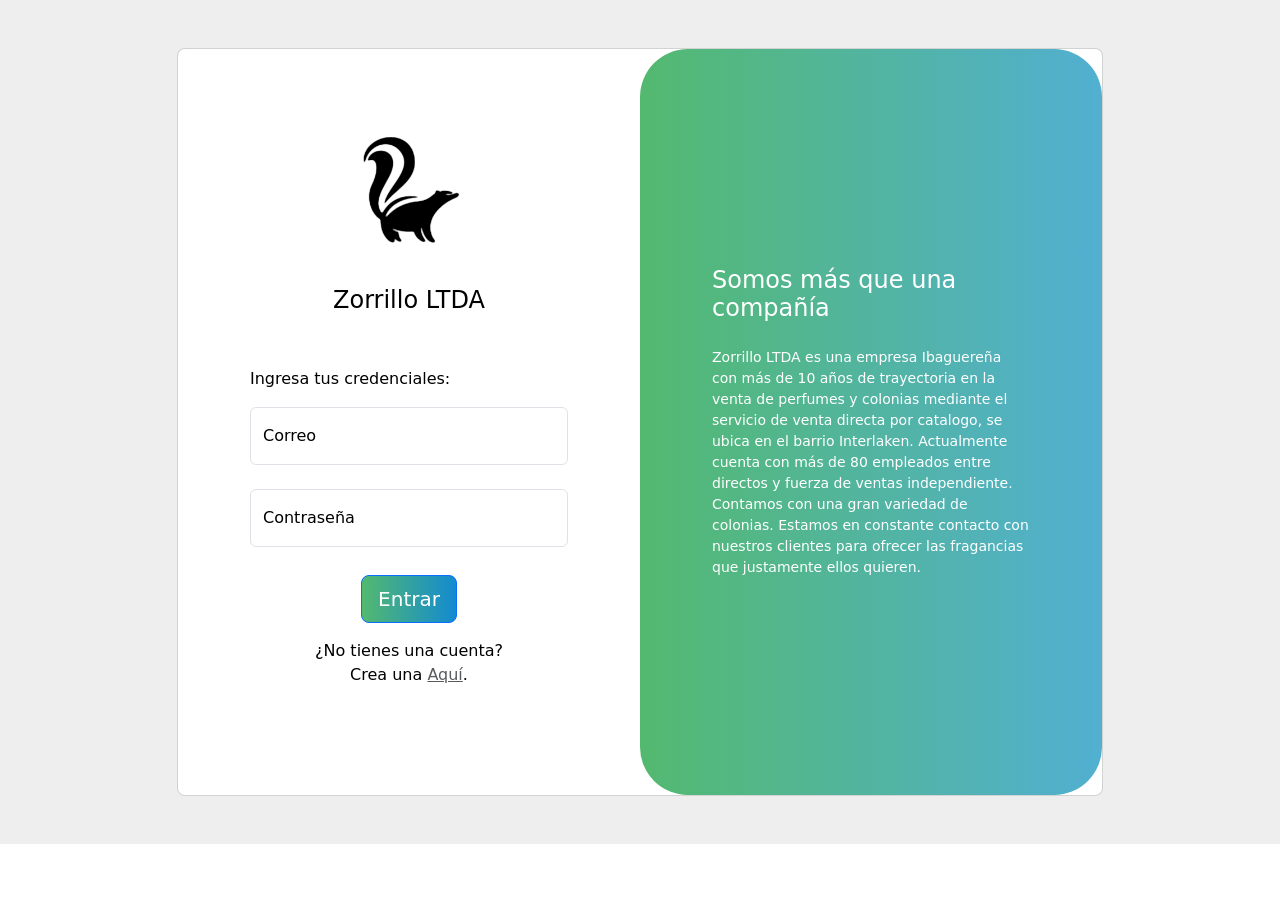
==== target/classes/static/index.html @ 04c9e11e "Primer commit reto3C4 MinTIC" ====
<!DOCTYPE html>
<html lang="en">
<head>
  <title>Zorrillo LTDA</title>
  <meta charset="utf-8">
  <meta name="viewport" content="width=device-width, initial-scale=1">
  <link rel="shortcut icon" href="">
  <link rel="stylesheet" href="css/style.css">
  <link href="https://cdn.jsdelivr.net/npm/bootstrap@5.1.2/dist/css/bootstrap.min.css" rel="stylesheet">
  <script src="https://cdn.jsdelivr.net/npm/bootstrap@5.1.2/dist/js/bootstrap.bundle.min.js"></script>
  <!--script type="text/javascript" src="/webjars/jquery/jquery.min.js"></script-->
  <script src="https://ajax.googleapis.com/ajax/libs/jquery/3.5.1/jquery.min.js"></script>
  <script src="js/indexFunciones.js"></script>
</head>


<body>
<section class="h-100 gradient-form" style="background-color: #eee;">
  <div class="container py-5 h-100">
    <div class="row d-flex justify-content-center align-items-center h-100">
      <div class="col-xl-10">
        <div class="card rounded-3 text-black">
          <div class="row g-0">
            <div class="col-lg-6">
              <div class="card-body p-md-5 mx-md-4">

                <div class="text-center">
                  <img src="img/zorrillo.png" style="width: 185px;" alt="logo">
                  <h4 class="mt-1 mb-5 pb-1">Zorrillo LTDA</h4>
                </div>

                <form action="/action_page.php">
                  <p>Ingresa tus credenciales:</p>

                  <div class="form-floating mb-4">
                    <input type="email" id="email" class="form-control" placeholder="Correo"/>
                    <label for="correo">Correo</label>
                  </div>

                  <div class="form-floating mb-4">
                    <input type="password" id="password" class="form-control" placeholder="Contraseña" />
                    <label for="clave">Contraseña</label>
                  </div>

                  <div class="text-center pt-1 mb-4 pb-1">
                    <button class="btn btn-primary btn-lg btn-block fa-lg gradient-custom-2 mb-3" type="button" onclick="entrarUser()">Entrar</button><br />
                    ¿No tienes una cuenta?<br>
                    Crea una <a class="text-muted" href="new.html">Aquí</a>.
                  </div>

                  <div id="opciones" class="text-center pt-1 mb-4 pb-1"></div>

                </form>

              </div>
            </div>
            <div class="col-lg-6 d-flex align-items-center gradient-custom-2">
              <div class="text-white px-3 py-4 p-md-5 mx-md-4">
                <h4 class="mb-4">Somos más que una compañía</h4>
                <p class="small mb-0">Zorrillo LTDA es una empresa Ibaguereña con más de 10 años de trayectoria en la venta de perfumes y colonias mediante el servicio de venta directa por catalogo, se ubica en el barrio Interlaken. Actualmente cuenta con más de 80 empleados entre directos y fuerza de ventas independiente.</p>
                <p class="small mb-0">Contamos con una gran variedad de colonias. Estamos en constante contacto con nuestros clientes para ofrecer las fragancias que justamente ellos quieren.</p>
              </div>
            </div>
          </div>
        </div>
      </div>
    </div>
  </div>
</section>


<!--script src="https://code.jquery.com/jquery-3.4.1.slim.min.js" integrity="sha384-J6qa4849blE2+poT4WnyKhv5vZF5SrPo0iEjwBvKU7imGFAV0wwj1yYfoRSJoZ+n" crossorigin="anonymous"></script>
<script src="https://cdn.jsdelivr.net/npm/popper.js@1.16.0/dist/umd/popper.min.js" integrity="sha384-Q6E9RHvbIyZFJoft+2mJbHaEWldlvI9IOYy5n3zV9zzTtmI3UksdQRVvoxMfooAo" crossorigin="anonymous"></script>
<script src="https://stackpath.bootstrapcdn.com/bootstrap/4.4.1/js/bootstrap.min.js" integrity="sha384-wfSDF2E50Y2D1uUdj0O3uMBJnjuUD4Ih7YwaYd1iqfktj0Uod8GCExl3Og8ifwB6" crossorigin="anonymous"></script>
-->
</body>

</html>
---- target/classes/static/css/style.css ----
.gradient-custom-2 {
  background: rgb(83,185,111);
  background: linear-gradient(90deg, rgba(83,185,111,1) 0%, rgba(22,148,194,0.7469188358937324) 100%, rgba(0,212,255,1) 100%);
}

@media (min-width: 768px) {
  .gradient-form {
    height: 100vh !important;
  }
}
@media (min-width: 769px) {
  .gradient-custom-2 {
    border-radius: 3rem;
  }
}
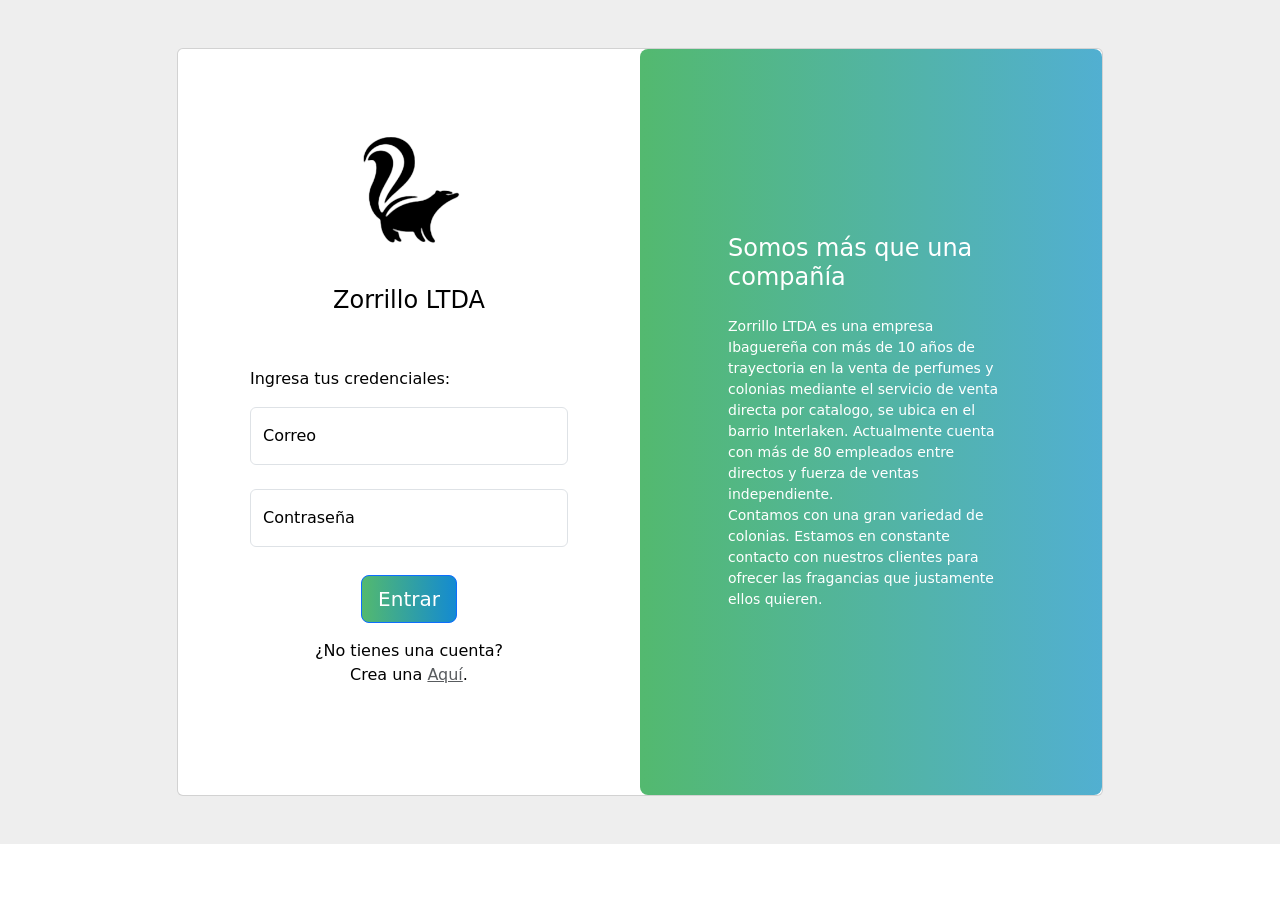
==== commit 8f0ed3da: "Funcion de bonton ver" ====
--- a/target/classes/static/index.html
+++ b/target/classes/static/index.html
@@ -15,21 +15,21 @@
 
 
 <body>
-<section class="h-100 gradient-form" style="background-color: #eee;">
-  <div class="container py-5 h-100">
-    <div class="row d-flex justify-content-center align-items-center h-100">
-      <div class="col-xl-10">
-        <div class="card rounded-3 text-black">
-          <div class="row g-0">
-            <div class="col-lg-6">
-              <div class="card-body p-md-5 mx-md-4">
-
-                <div class="text-center">
-                  <img src="img/zorrillo.png" style="width: 185px;" alt="logo">
-                  <h4 class="mt-1 mb-5 pb-1">Zorrillo LTDA</h4>
-                </div>
-
-                <form action="/action_page.php">
+  <section class="h-100 gradient-form" style="background-color: #eee;">
+    <div class="container py-5 h-100">
+      <div class="row d-flex justify-content-center align-items-center h-100">
+        <div class="col-xl-10">
+          <div class="card text-black">
+            <div class="row g-0">
+              <div class="col-lg-6">
+                <div class="card-body p-md-5 mx-md-4">
+  
+                  <div class="text-center">
+                    <img src="img/zorrillo.png" style="width: 185px;" alt="logo">
+                    <h4 class="mt-1 mb-5 pb-1">Zorrillo LTDA</h4>
+                  </div>
+  
+                  <form action="/action_page.php">
                   <p>Ingresa tus credenciales:</p>
 
                   <div class="form-floating mb-4">
@@ -54,7 +54,7 @@
 
               </div>
             </div>
-            <div class="col-lg-6 d-flex align-items-center gradient-custom-2">
+            <div class="card-body rounded-3 col-lg-6 d-flex align-items-center gradient-custom-2">
               <div class="text-white px-3 py-4 p-md-5 mx-md-4">
                 <h4 class="mb-4">Somos más que una compañía</h4>
                 <p class="small mb-0">Zorrillo LTDA es una empresa Ibaguereña con más de 10 años de trayectoria en la venta de perfumes y colonias mediante el servicio de venta directa por catalogo, se ubica en el barrio Interlaken. Actualmente cuenta con más de 80 empleados entre directos y fuerza de ventas independiente.</p>
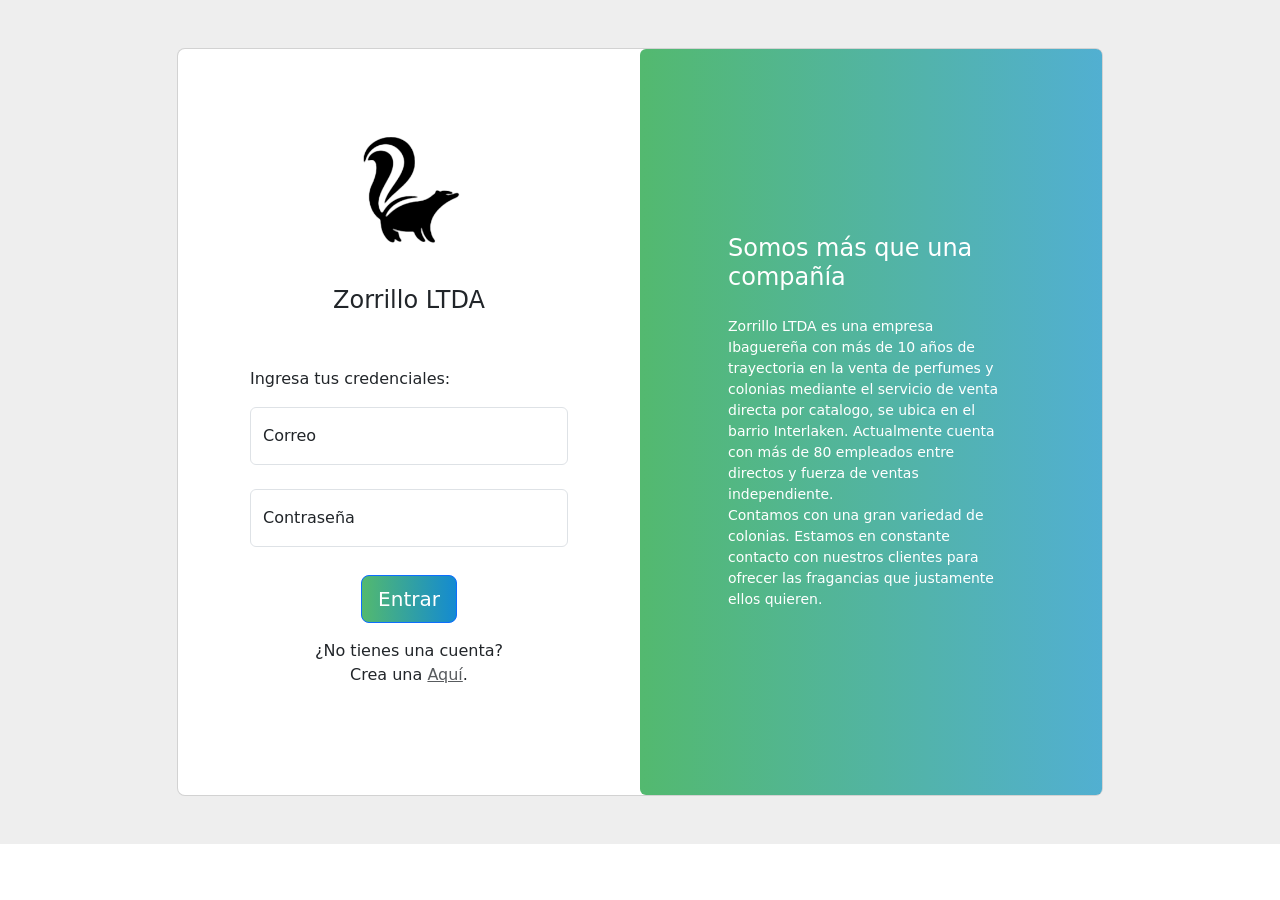
==== commit 7be7cdf3: "Pasando el html del login a html" ====
--- a/target/classes/static/index.html
+++ b/target/classes/static/index.html
@@ -1,6 +1,7 @@
 <!DOCTYPE html>
 <html lang="en">
 <head>
+   <link rel="shortcut icon" href="img/favicon.ico"><!--favicon-->
   <title>Zorrillo LTDA</title>
   <meta charset="utf-8">
   <meta name="viewport" content="width=device-width, initial-scale=1">
@@ -10,69 +11,16 @@
   <script src="https://cdn.jsdelivr.net/npm/bootstrap@5.1.2/dist/js/bootstrap.bundle.min.js"></script>
   <!--script type="text/javascript" src="/webjars/jquery/jquery.min.js"></script-->
   <script src="https://ajax.googleapis.com/ajax/libs/jquery/3.5.1/jquery.min.js"></script>
-  <script src="js/indexFunciones.js"></script>
+  <script src="js/index.js"></script>
+  <script src="js/login.js"></script>
+  <script src="js/profile.js"></script>
+  <script src="js/admin.js"></script>
 </head>
 
 
 <body>
-  <section class="h-100 gradient-form" style="background-color: #eee;">
-    <div class="container py-5 h-100">
-      <div class="row d-flex justify-content-center align-items-center h-100">
-        <div class="col-xl-10">
-          <div class="card text-black">
-            <div class="row g-0">
-              <div class="col-lg-6">
-                <div class="card-body p-md-5 mx-md-4">
-  
-                  <div class="text-center">
-                    <img src="img/zorrillo.png" style="width: 185px;" alt="logo">
-                    <h4 class="mt-1 mb-5 pb-1">Zorrillo LTDA</h4>
-                  </div>
-  
-                  <form action="/action_page.php">
-                  <p>Ingresa tus credenciales:</p>
-
-                  <div class="form-floating mb-4">
-                    <input type="email" id="email" class="form-control" placeholder="Correo"/>
-                    <label for="correo">Correo</label>
-                  </div>
-
-                  <div class="form-floating mb-4">
-                    <input type="password" id="password" class="form-control" placeholder="Contraseña" />
-                    <label for="clave">Contraseña</label>
-                  </div>
-
-                  <div class="text-center pt-1 mb-4 pb-1">
-                    <button class="btn btn-primary btn-lg btn-block fa-lg gradient-custom-2 mb-3" type="button" onclick="entrarUser()">Entrar</button><br />
-                    ¿No tienes una cuenta?<br>
-                    Crea una <a class="text-muted" href="new.html">Aquí</a>.
-                  </div>
-
-                  <div id="opciones" class="text-center pt-1 mb-4 pb-1"></div>
-
-                </form>
-
-              </div>
-            </div>
-            <div class="card-body rounded-3 col-lg-6 d-flex align-items-center gradient-custom-2">
-              <div class="text-white px-3 py-4 p-md-5 mx-md-4">
-                <h4 class="mb-4">Somos más que una compañía</h4>
-                <p class="small mb-0">Zorrillo LTDA es una empresa Ibaguereña con más de 10 años de trayectoria en la venta de perfumes y colonias mediante el servicio de venta directa por catalogo, se ubica en el barrio Interlaken. Actualmente cuenta con más de 80 empleados entre directos y fuerza de ventas independiente.</p>
-                <p class="small mb-0">Contamos con una gran variedad de colonias. Estamos en constante contacto con nuestros clientes para ofrecer las fragancias que justamente ellos quieren.</p>
-              </div>
-            </div>
-          </div>
-        </div>
-      </div>
-    </div>
-  </div>
-</section>
-
-
-<!--script src="https://code.jquery.com/jquery-3.4.1.slim.min.js" integrity="sha384-J6qa4849blE2+poT4WnyKhv5vZF5SrPo0iEjwBvKU7imGFAV0wwj1yYfoRSJoZ+n" crossorigin="anonymous"></script>
-<script src="https://cdn.jsdelivr.net/npm/popper.js@1.16.0/dist/umd/popper.min.js" integrity="sha384-Q6E9RHvbIyZFJoft+2mJbHaEWldlvI9IOYy5n3zV9zzTtmI3UksdQRVvoxMfooAo" crossorigin="anonymous"></script>
-<script src="https://stackpath.bootstrapcdn.com/bootstrap/4.4.1/js/bootstrap.min.js" integrity="sha384-wfSDF2E50Y2D1uUdj0O3uMBJnjuUD4Ih7YwaYd1iqfktj0Uod8GCExl3Og8ifwB6" crossorigin="anonymous"></script>
--->
+  <!--Despliega el html básico para desplegar todos los servicios de la pagina-->
+  <div id="base"></div>
 </body>
 
 </html>
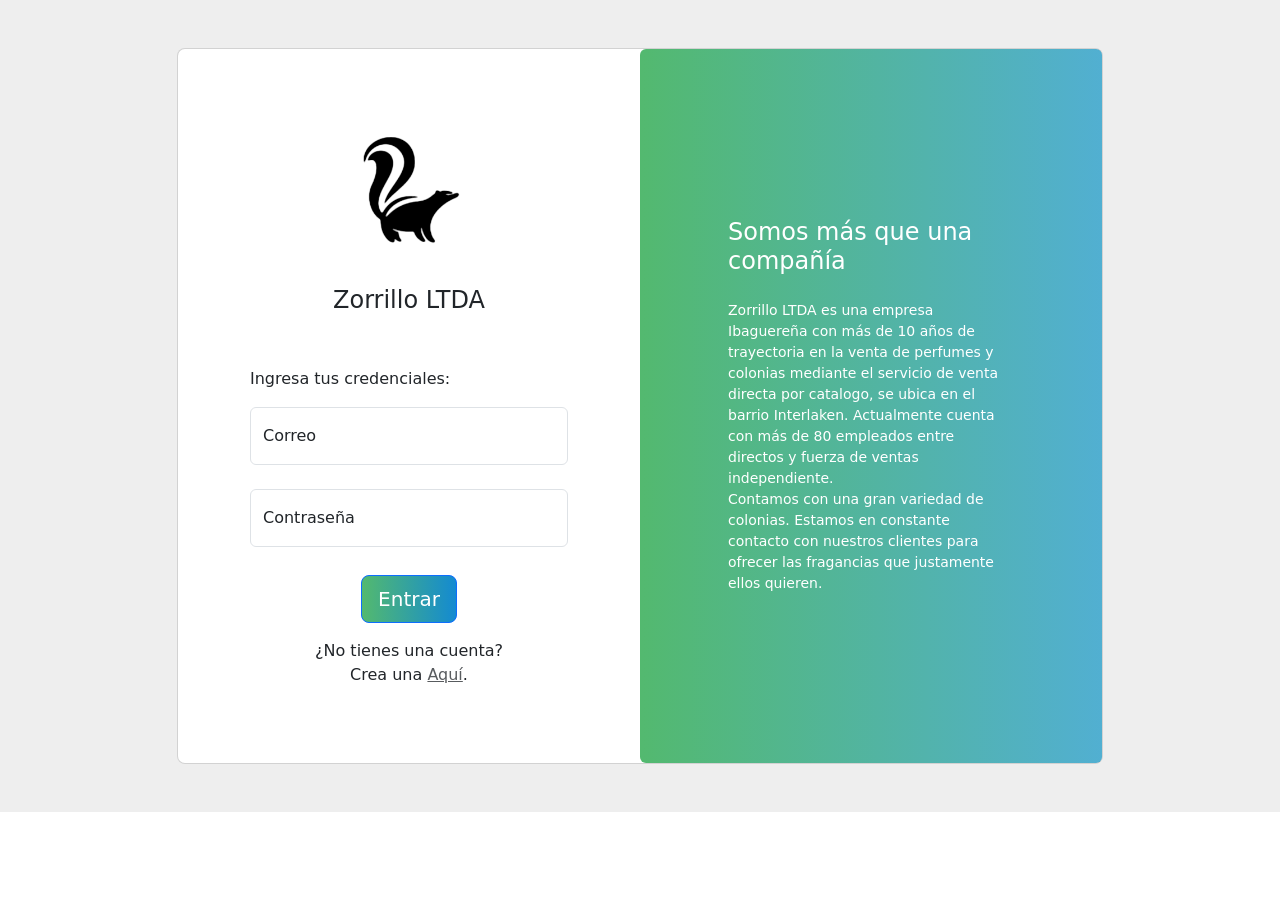
==== commit 707b9ddb: "Ajustado parametro url raiz global" ====
--- a/target/classes/static/index.html
+++ b/target/classes/static/index.html
@@ -15,6 +15,7 @@
   <script src="js/login.js"></script>
   <script src="js/profile.js"></script>
   <script src="js/admin.js"></script>
+  <script src="js/users.js"></script>
 </head>
 
 
